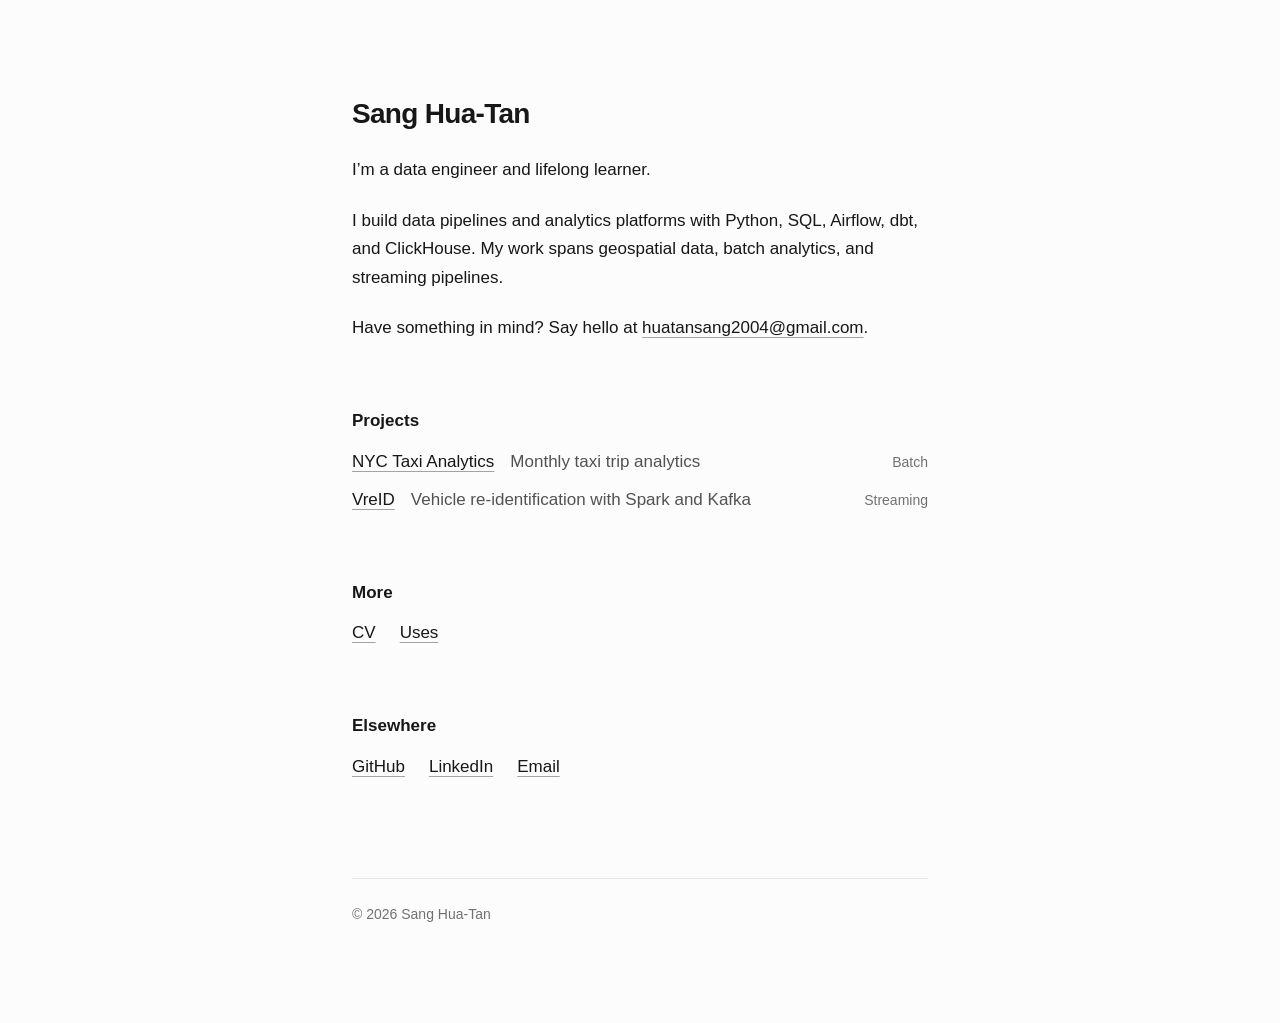
==== index.html @ 92f3c604 "Add portfolio, CV, and Uses pages" ====
<!doctype html>
<html lang="en">
  <head>
    <meta charset="utf-8">
    <meta name="viewport" content="width=device-width, initial-scale=1">
    <meta name="description" content="Sang Hua-Tan — Data Engineer and lifelong learner. Data pipelines, batch analytics, and streaming systems.">
    <meta name="color-scheme" content="light dark">
    <meta name="theme-color" content="#fcfcfc" media="(prefers-color-scheme: light)">
    <meta name="theme-color" content="#101010" media="(prefers-color-scheme: dark)">
    <title>Sang Hua-Tan — Data Engineer</title>
    <link rel="stylesheet" href="styles.css">
  </head>
  <body>
    <a class="skip-link" href="#main">Skip to content</a>

    <div class="page">
      <main id="main" tabindex="-1">
        <header>
          <h1>Sang Hua-Tan</h1>
          <div class="intro">
            <p>I’m a data engineer and lifelong learner.</p>
            <p>
              I build data pipelines and analytics platforms with Python, SQL,
              Airflow, dbt, and ClickHouse. My work spans geospatial data,
              batch analytics, and streaming pipelines.
            </p>
            <p>
              Have something in mind? Say hello at
              <a href="mailto:huatansang2004@gmail.com">huatansang2004@gmail.com</a>.
            </p>
          </div>
        </header>

        <section aria-labelledby="projects-title">
          <h2 id="projects-title">Projects</h2>
          <ul class="projects" role="list">
            <li>
              <a href="https://github.com/HuaTanSang/nyc-taxi">NYC Taxi Analytics</a>
              <span class="project-description">Monthly taxi trip analytics</span>
              <span class="project-kind">Batch</span>
            </li>
            <li>
              <a href="https://github.com/HuaTanSang/VreID">VreID</a>
              <span class="project-description">Vehicle re-identification with Spark and Kafka</span>
              <span class="project-kind">Streaming</span>
            </li>
          </ul>
        </section>

        <section aria-labelledby="more-title">
          <h2 id="more-title">More</h2>
          <ul class="links" role="list">
            <li><a href="cv/">CV</a></li>
            <li><a href="uses/">Uses</a></li>
          </ul>
        </section>

        <section aria-labelledby="elsewhere-title">
          <h2 id="elsewhere-title">Elsewhere</h2>
          <ul class="links" role="list">
            <li><a href="https://github.com/HuaTanSang">GitHub</a></li>
            <li><a href="https://www.linkedin.com/in/sang-hua-tan-b11910228/">LinkedIn</a></li>
            <li><a href="mailto:huatansang2004@gmail.com">Email</a></li>
          </ul>
        </section>
      </main>

      <footer>
        <p>© 2026 Sang Hua-Tan</p>
      </footer>
    </div>
  </body>
</html>
---- styles.css ----
:root {
  color-scheme: light dark;
  --background: #fcfcfc;
  --text: #171717;
  --muted: #525252;
  --faint: #717171;
  --line: #e5e5e5;
  --underline: #a3a3a3;
  background: var(--background);
  color: var(--text);
  font-family: -apple-system, BlinkMacSystemFont, "Segoe UI", sans-serif;
  -webkit-text-size-adjust: 100%;
}

* {
  box-sizing: border-box;
}

body {
  margin: 0;
  padding: 6rem 1.5rem;
  font-size: 1.0625rem;
  line-height: 1.7;
}

.page {
  max-width: 36rem;
  margin-inline: auto;
}

h1,
h2,
p,
ul {
  margin: 0;
}

h1 {
  font-size: 1.75rem;
  font-weight: 600;
  letter-spacing: -0.025em;
  line-height: 1.3;
}

h2 {
  font-size: inherit;
  font-weight: 600;
}

.intro {
  margin-top: 1.5rem;
}

.intro p + p {
  margin-top: 1.25em;
}

a {
  color: inherit;
  text-decoration-color: var(--underline);
  text-decoration-thickness: 1px;
  text-underline-offset: 4px;
  overflow-wrap: anywhere;
}

a:hover {
  text-decoration-color: var(--text);
}

a:focus-visible {
  outline: 2px solid var(--text);
  outline-offset: 5px;
  border-radius: 1px;
}

.skip-link {
  position: absolute;
  top: 1rem;
  left: 1.5rem;
  padding: 0.25rem 0.5rem;
  background: var(--background);
}

.skip-link:not(:focus) {
  width: 1px;
  height: 1px;
  padding: 0;
  overflow: hidden;
  clip-path: inset(50%);
  white-space: nowrap;
}

section {
  margin-top: 4rem;
}

ul {
  padding: 0;
  list-style: none;
}

.projects,
.links {
  margin-top: 0.75rem;
}

.projects li {
  display: grid;
  grid-template-columns: auto 1fr auto;
  align-items: baseline;
  gap: 0 1rem;
}

.projects li + li {
  margin-top: 0.5em;
}

.projects a {
  justify-self: start;
}

.project-description {
  color: var(--muted);
  overflow-wrap: anywhere;
}

.project-kind {
  color: var(--faint);
  font-size: 0.875rem;
  text-align: right;
  white-space: nowrap;
}

.links {
  display: flex;
  flex-wrap: wrap;
  gap: 0.5rem 1.5rem;
}

footer {
  margin-top: 6rem;
  padding-top: 1.5rem;
  border-top: 1px solid var(--line);
  color: var(--faint);
  font-size: 0.875rem;
}

::selection {
  background: var(--line);
  color: var(--text);
}

.page-nav {
  display: flex;
  flex-wrap: wrap;
  align-items: baseline;
  justify-content: space-between;
  gap: 0.5rem 1.5rem;
  margin-bottom: 3rem;
  font-size: 0.875rem;
}

.page-nav .links {
  margin-top: 0;
}

.cv-contact {
  display: grid;
  grid-template-columns: 4.5rem minmax(0, 1fr);
  gap: 0.25rem 1rem;
  margin: 1.5rem 0 0;
}

.cv-contact dd {
  margin: 0;
  overflow-wrap: anywhere;
}

.cv-contact dt,
.cv-role,
.cv-stack,
.cv-label {
  color: var(--muted);
}

.page-content section > h2 + * {
  margin-top: 0.75rem;
}

.cv-entry + .cv-entry {
  margin-top: 2rem;
}

.cv-entry h3 {
  margin: 0;
  font-size: inherit;
  font-weight: 500;
}

.cv-entry-heading {
  display: flex;
  flex-wrap: wrap;
  align-items: baseline;
  justify-content: space-between;
  gap: 0.25rem 1rem;
}

.cv-date,
.cv-stack {
  font-size: 0.875rem;
}

.cv-date {
  color: var(--faint);
  font-variant-numeric: tabular-nums;
  white-space: nowrap;
}

.cv-bullets,
.uses-list {
  margin-top: 0.5rem;
  padding-left: 1.125em;
  list-style: disc;
}

.cv-bullets li + li,
.uses-list li + li,
.cv-skills li + li {
  margin-top: 0.5em;
}

.cv-bullets li::marker,
.uses-list li::marker {
  color: var(--faint);
}

@media (max-width: 39.999rem) {
  body {
    padding-block: 3rem;
    font-size: 1rem;
  }

  section {
    margin-top: 3rem;
  }

  .projects li {
    grid-template-columns: minmax(0, 1fr) auto;
  }

  .projects li + li {
    margin-top: 1rem;
  }

  .project-description {
    grid-column: 1 / -1;
    grid-row: 2;
  }

  footer {
    margin-top: 4rem;
  }
}

@media (prefers-color-scheme: dark) {
  :root {
    --background: #101010;
    --text: #e8e8e8;
    --muted: #ababab;
    --faint: #999999;
    --line: #2b2b2b;
    --underline: #737373;
  }
}

@media print {
  @page {
    size: A4;
    margin: 18mm;
  }

  :root {
    color-scheme: light;
    --background: #ffffff;
    --text: #000000;
    --muted: #000000;
    --faint: #000000;
    --line: #cccccc;
    --underline: #000000;
  }

  body {
    padding: 0;
    font-size: 10pt;
    line-height: 1.5;
  }

  .page {
    max-width: none;
  }

  .skip-link,
  .page-nav nav,
  footer {
    display: none;
  }

  .page-nav {
    margin-bottom: 1.5rem;
  }

  .page-nav > a {
    font-size: 1.75rem;
    font-weight: 600;
    text-decoration: none;
  }

  section {
    margin-top: 1.5rem;
  }

  h1,
  h2,
  h3,
  .cv-entry-heading {
    break-after: avoid;
  }

  .cv-bullets li {
    break-inside: avoid;
  }
}
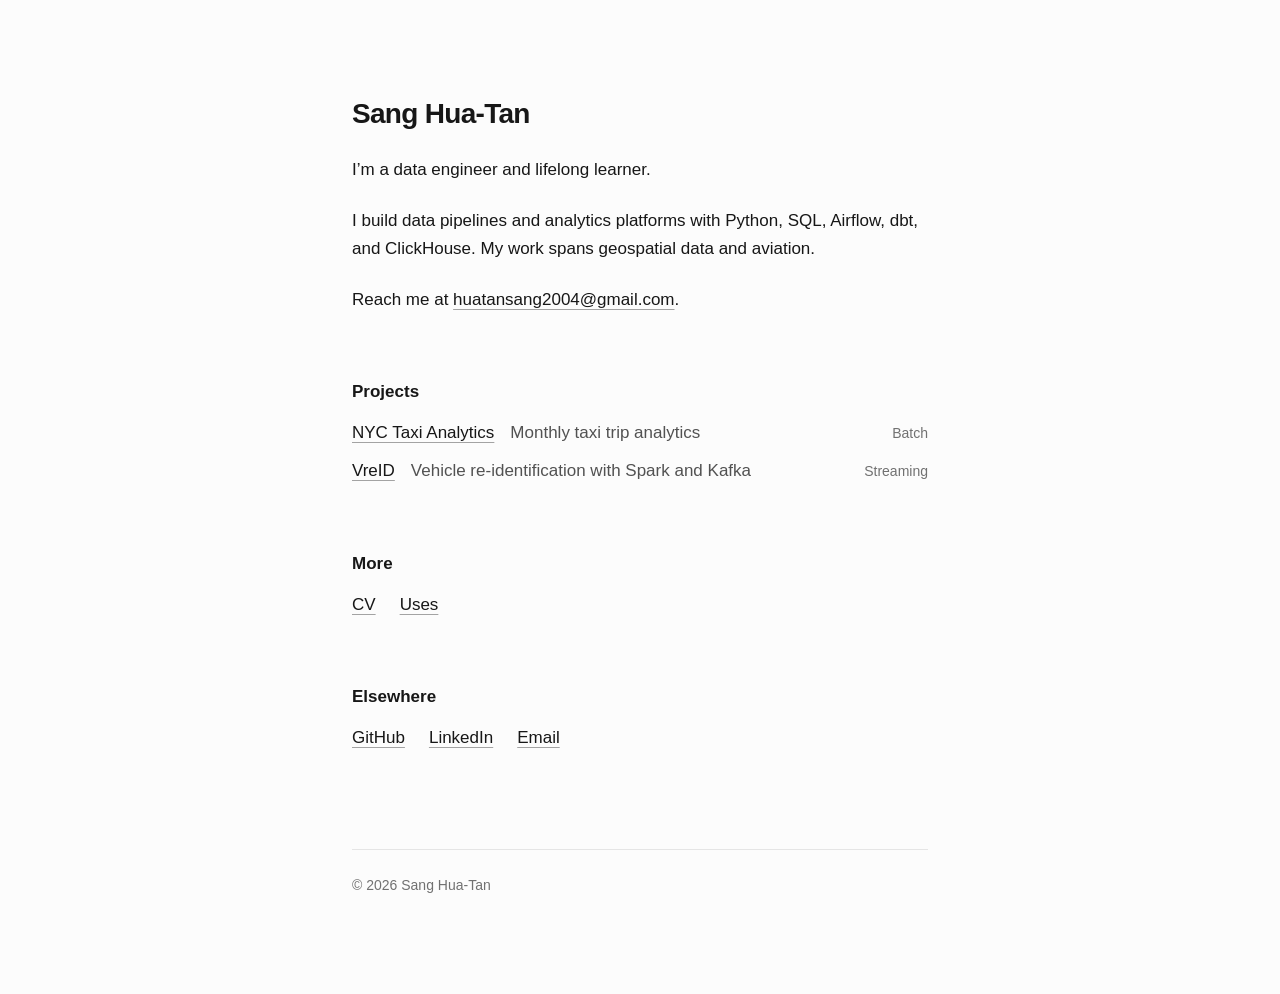
==== commit 9624cf2f: "docs: add LinkedIn profile" ====
--- a/index.html
+++ b/index.html
@@ -3,7 +3,7 @@
   <head>
     <meta charset="utf-8">
     <meta name="viewport" content="width=device-width, initial-scale=1">
-    <meta name="description" content="Sang Hua-Tan — Data Engineer and lifelong learner. Data pipelines, batch analytics, and streaming systems.">
+    <meta name="description" content="Sang Hua-Tan — Data Engineer based in Ho Chi Minh City. Data pipelines, batch analytics, and streaming systems.">
     <meta name="color-scheme" content="light dark">
     <meta name="theme-color" content="#fcfcfc" media="(prefers-color-scheme: light)">
     <meta name="theme-color" content="#101010" media="(prefers-color-scheme: dark)">
@@ -21,11 +21,10 @@
             <p>I’m a data engineer and lifelong learner.</p>
             <p>
               I build data pipelines and analytics platforms with Python, SQL,
-              Airflow, dbt, and ClickHouse. My work spans geospatial data,
-              batch analytics, and streaming pipelines.
+              Airflow, dbt, and ClickHouse. My work spans geospatial data and aviation.
             </p>
             <p>
-              Have something in mind? Say hello at
+              Reach me at
               <a href="mailto:huatansang2004@gmail.com">huatansang2004@gmail.com</a>.
             </p>
           </div>
